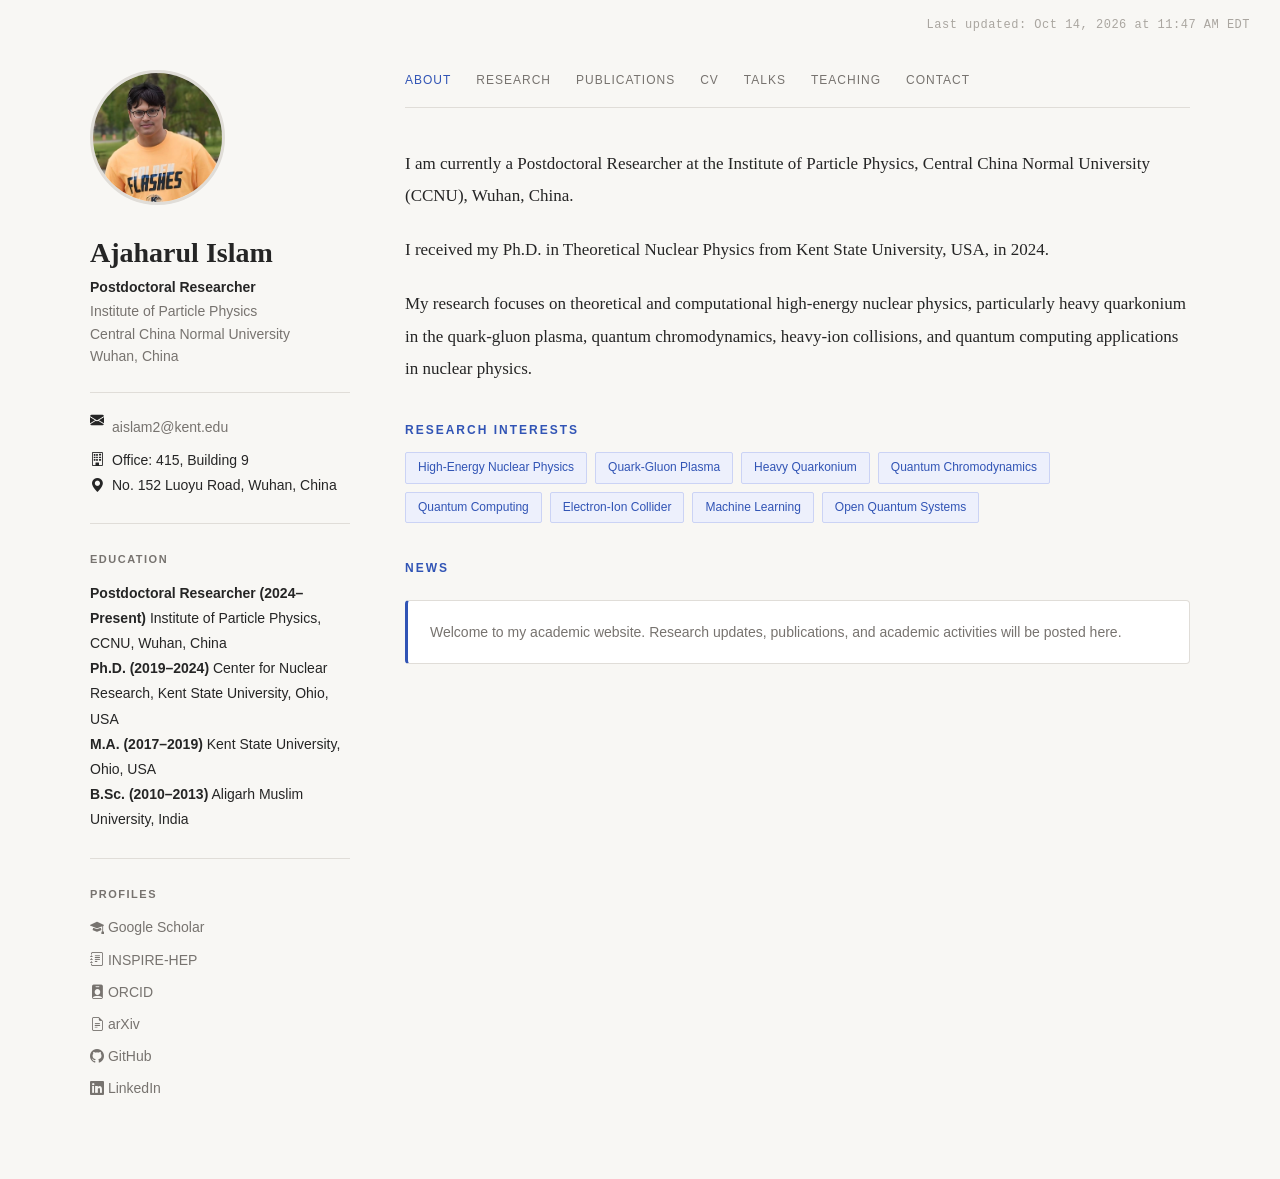
==== index.html @ b30ef5a4 "Add education section and remove quick links Added education section with academic qualifications an" ====
<!DOCTYPE html>
<html lang="en">

<head>
    <meta charset="UTF-8">
    <meta name="viewport"
          content="width=device-width, initial-scale=1.0">

    <title>Ajaharul Islam | High-Energy Nuclear Physics</title>

    <meta name="description"
          content="Academic website of Ajaharul Islam,
          Ph.D., theoretical nuclear physicist.">

    <link rel="stylesheet" href="style.css">

    <!-- Bootstrap Icons -->
<link rel="stylesheet"
      href="https://cdn.jsdelivr.net/npm/bootstrap-icons@1.11.3/font/bootstrap-icons.min.css">
    
</head>

<body>

    <!-- AUTOMATIC LAST UPDATED DATE -->

    <div class="last-updated" id="last-updated">
        Last updated: —
    </div>

<div class="container">

    <!-- LEFT SIDEBAR -->


<aside class="sidebar">

    <!-- PROFILE PHOTO -->

    <img src="assets/profile.jpg"
         alt="Ajaharul Islam"
         class="profile-photo">

    <h1>Ajaharul Islam</h1>

    <div class="position">
        Postdoctoral Researcher
    </div>

    <div class="institution">
        Institute of Particle Physics<br>
        Central China Normal University<br>
        Wuhan, China
    </div>

    <!-- CONTACT INFORMATION -->

    <div class="sidebar-section contact-info">

        <div class="sidebar-item">
            <i class="bi bi-envelope-fill"></i>
            <a href="mailto:aislam2@kent.edu">
                aislam2@kent.edu
            </a>
        </div>

        <!-- Office information when -->

        <div class="sidebar-item">
            <i class="bi bi-building"></i>
            <span>Office: 415, Building 9</span>
        </div>

        <div class="sidebar-item">
            <i class="bi bi-geo-alt-fill"></i>
            <span>
                No. 152 Luoyu Road, Wuhan, China
            </span>
        </div>

    </div>
    <!-- End of CONTACT INFORMATION -->
    
    <!-- EDUCATION -->
    
<div class="sidebar-section education-section">
    <h3>Education</h3>

    <div class="education-item">
        <strong>Postdoctoral Researcher (2024–Present)</strong>
        <span>Institute of Particle Physics, CCNU, Wuhan, China</span>
    </div>

    <div class="education-item">
        <strong>Ph.D. (2019–2024)</strong>
        <span>Center for Nuclear Research, Kent State University, Ohio, USA</span>
    </div>

    <div class="education-item">
        <strong>M.A. (2017–2019)</strong>
        <span>Kent State University, Ohio, USA</span>
    </div>

    <div class="education-item">
        <strong>B.Sc. (2010–2013)</strong>
        <span>Aligarh Muslim University, India</span>
    </div>
</div>
    
   <!-- End of EDUCATION -->
    
    <!-- ACADEMIC PROFILES -->

    <div class="sidebar-section">

        <h3>Profiles</h3>

        <a class="sidebar-item"
           href="https://scholar.google.com/citations?hl=en&user=U4PiHM4AAAAJ"
           target="_blank"
           rel="noopener noreferrer">
            <i class="bi bi-mortarboard-fill"></i>
            Google Scholar
        </a>

        <a class="sidebar-item"
           href="https://inspirehep.net/authors/1737886"
           target="_blank"
           rel="noopener noreferrer">
            <i class="bi bi-journal-text"></i>
            INSPIRE-HEP
        </a>

        <a class="sidebar-item"
           href="https://orcid.org/0000-0001-8174-907X"
           target="_blank"
           rel="noopener noreferrer">
            <i class="bi bi-person-badge-fill"></i>
            ORCID
        </a>

        <a class="sidebar-item"
           href="https://arxiv.org/a/islam_a_3.html"
           target="_blank"
           rel="noopener noreferrer">
            <i class="bi bi-file-earmark-text"></i>
            arXiv
        </a>

        <a class="sidebar-item"
           href="https://github.com/ajaharulislam"
           target="_blank"
           rel="noopener noreferrer">
            <i class="bi bi-github"></i>
            GitHub
        </a>

        <a class="sidebar-item"
           href="https://www.linkedin.com/in/ajaharul-islam-69483310a"
           target="_blank"
           rel="noopener noreferrer">
            <i class="bi bi-linkedin"></i>
            LinkedIn
        </a>

    </div>

    <!-- End of Sidebar -->

</aside>


    <!-- MAIN CONTENT -->

    <main class="content">

        <!-- NAVIGATION -->

        <nav>
            <a href="#about" class="active">About</a>
            <a href="#research">Research</a>
            <a href="#publications">Publications</a>
            <a href="#cv">CV</a>
            <a href="#talks">Talks</a>
            <a href="#teaching">Teaching</a>
            <a href="#contact">Contact</a>
        </nav>

        <!-- ABOUT -->

        <section id="about">

            <p>
                I am currently a Postdoctoral Researcher
                at the Institute of Particle Physics,
                Central China Normal University (CCNU),
                Wuhan, China.
            </p>

            <p>
                I received my Ph.D. in Theoretical
                Nuclear Physics from Kent State
                University, USA, in 2024.
            </p>

            <p>
                My research focuses on theoretical
                and computational high-energy nuclear
                physics, particularly heavy quarkonium
                in the quark-gluon plasma, quantum
                chromodynamics, heavy-ion collisions,
                and quantum computing applications
                in nuclear physics.
            </p>

        </section>

        <!-- RESEARCH -->

        <section id="interests">

            <h2 class="section-title">
                Research Interests
            </h2>

            <div class="tags">

                <span class="tag">
                    High-Energy Nuclear Physics
                </span>

                <span class="tag">
                    Quark-Gluon Plasma
                </span>

                <span class="tag">
                    Heavy Quarkonium
                </span>

                <span class="tag">
                    Quantum Chromodynamics
                </span>

                <span class="tag">
                    Quantum Computing
                </span>

                <span class="tag">
                    Electron-Ion Collider
                </span>

                <span class="tag">
                    Machine Learning
                </span>

                <span class="tag">
                    Open Quantum Systems
                </span>

            </div>

        </section>
        
<!-- DETAILED RESEARCH PAGE -->

<section id="research">

    <h2 class="section-title">Research</h2>

    <p>
        My research focuses on theoretical and
        computational high-energy nuclear physics,
        including heavy-quarkonium dynamics in the
        quark-gluon plasma, quantum chromodynamics,
        and quantum computing applications
        in nuclear physics.
    </p>

</section>


        <!-- NEWS -->

        <section id="news">

            <h2 class="section-title">
                News
            </h2>

            <div class="news-card">
                <p>
                    Welcome to my academic website.
                    Research updates, publications,
                    and academic activities will
                    be posted here.
                </p>
            </div>

        </section>

        <!-- PUBLICATIONS -->

        <section id="publications">

            <h2 class="section-title">
                Publications
            </h2>

            <p>
                My publications and preprints
                cover theoretical nuclear physics,
                quantum chromodynamics,
                and computational methods.
            </p>

        </section>

        <!-- CV -->

        <section id="cv">

            <h2 class="section-title">
                Curriculum Vitae
            </h2>

            <p>
                My academic CV will be
                available here.
            </p>

        </section>

        <!-- TALKS -->

        <section id="talks">

            <h2 class="section-title">
                Talks
            </h2>

            <p>
                Selected conference presentations
                and seminars will be listed here.
            </p>

        </section>

        <!-- TEACHING -->

        <section id="teaching">

            <h2 class="section-title">
                Teaching
            </h2>

            <p>
                Information about my teaching
                experience and interests.
            </p>

        </section>

        <!-- CONTACT -->

        <section id="contact">

            <h2 class="section-title">
                Contact
            </h2>

            <p>
                Institute of Particle Physics<br>
                Central China Normal University<br>
                Wuhan, China
            </p>

        </section>

    </main>

</div>


<script src="script.js"></script>
    
<script>
fetch("last-updated.txt")
    .then(response => {
        if (!response.ok) {
            throw new Error("Date file unavailable");
        }
        return response.text();
    })
    .then(text => {
        document.getElementById("last-updated").textContent =
            text.trim();
    })
    .catch(error => {
        console.error("Unable to load update date:", error);
    });
</script>

</body>
</html>
---- style.css ----
/* ========================================
   Ajaharul Islam - Academic Website
   Main Stylesheet
   ======================================== */

:root {
    --primary: #3154b5;
    --text: #252525;
    --muted: #77736f;
    --background: #f8f7f4;
    --border: #e0ddd8;
}

* {
    box-sizing: border-box;
}

html {
    scroll-behavior: smooth;
}

body {
    margin: 0;
    color: var(--text);
    background-color: var(--background);
    font-family: Georgia, "Times New Roman", serif;
    line-height: 1.8;
}

/* Main two-column layout */

.container {
    max-width: 1150px;
    margin: 70px auto;
    padding: 0 25px;
    display: grid;
    grid-template-columns: 260px 1fr;
    gap: 55px;
}

/* Profile sidebar */

.sidebar {
    font-family: Arial, sans-serif;
    font-size: 14px;
}

.profile-photo {
    width: 135px;
    height: 135px;
    object-fit: cover;
    border-radius: 50%;
    border: 3px solid var(--border);
}

.sidebar h1 {
    font-family: Georgia, serif;
    font-size: 28px;
    line-height: 1.2;
    margin-bottom: 5px;
}

.position {
    font-weight: bold;
}

.institution {
    color: var(--muted);
    line-height: 1.6;
}

.sidebar-section {
    border-top: 1px solid var(--border);
    margin-top: 25px;
    padding-top: 15px;
}

.sidebar-section h3 {
    color: var(--muted);
    font-size: 11px;
    letter-spacing: 1.5px;
    text-transform: uppercase;
}

.sidebar a {
    display: block;
    color: var(--muted);
    text-decoration: none;
    margin: 7px 0;
}

.sidebar a:hover {
    color: var(--primary);
}

/* Navigation */

nav {
    display: flex;
    flex-wrap: wrap;
    gap: 25px;
    border-bottom: 1px solid var(--border);
    padding-bottom: 15px;
    margin-bottom: 40px;
    font-family: Arial, sans-serif;
}

nav a {
    color: var(--muted);
    text-decoration: none;
    text-transform: uppercase;
    letter-spacing: 1px;
    font-size: 12px;
}

nav a:hover,
nav a.active {
    color: var(--primary);
}

/* Main content */

.content {
    min-width: 0;
}

.content p {
    font-size: 17px;
    line-height: 1.9;
    margin-bottom: 22px;
}

.section-title {
    font-family: Arial, sans-serif;
    font-size: 12px;
    letter-spacing: 2px;
    color: var(--primary);
    text-transform: uppercase;
    margin-top: 35px;
}

/* Research interest tags */

.tags {
    display: flex;
    flex-wrap: wrap;
    gap: 8px;
}

.tag {
    font-family: Arial, sans-serif;
    font-size: 12px;
    color: var(--primary);
    background: #edf0fc;
    border: 1px solid #cbd3f5;
    padding: 4px 12px;
    border-radius: 2px;
}

/* News cards */

.news-card {
    background: white;
    border: 1px solid var(--border);
    border-left: 3px solid var(--primary);
    border-radius: 4px;
    padding: 18px 22px;
    margin-top: 20px;
    font-family: Arial, sans-serif;
}

.news-card p {
    font-size: 14px;
    color: var(--muted);
    margin: 0;
}

/* Mobile responsive layout */

@media (max-width: 800px) {
    .container {
        grid-template-columns: 1fr;
        gap: 30px;
        margin: 25px auto;
    }

    .sidebar {
        text-align: center;
    }

    .profile-photo {
        display: block;
        margin: auto;
    }

    nav {
        justify-content: center;
        gap: 15px;
    }

    .content p {
        font-size: 16px;
    }
}



/* ========================================
   AUTOMATIC LAST UPDATED TIMESTAMP
   ======================================== */

.last-updated {
    position: absolute;
    top: 15px;
    right: 30px;

    font-family: monospace;
    font-size: 12px;
    letter-spacing: 0.5px;
    color: #aaa6a0;
    text-align: right;
}

/* =========================================
   SIDEBAR CONTACT INFORMATION ALIGNMENT
   ========================================= */

.contact-info .sidebar-item {
    display: flex;
    align-items: flex-start;
    gap: 8px;
}

.contact-info .sidebar-item i {
    flex-shrink: 0;
}

.contact-info .sidebar-item a {
    display: inline;
}
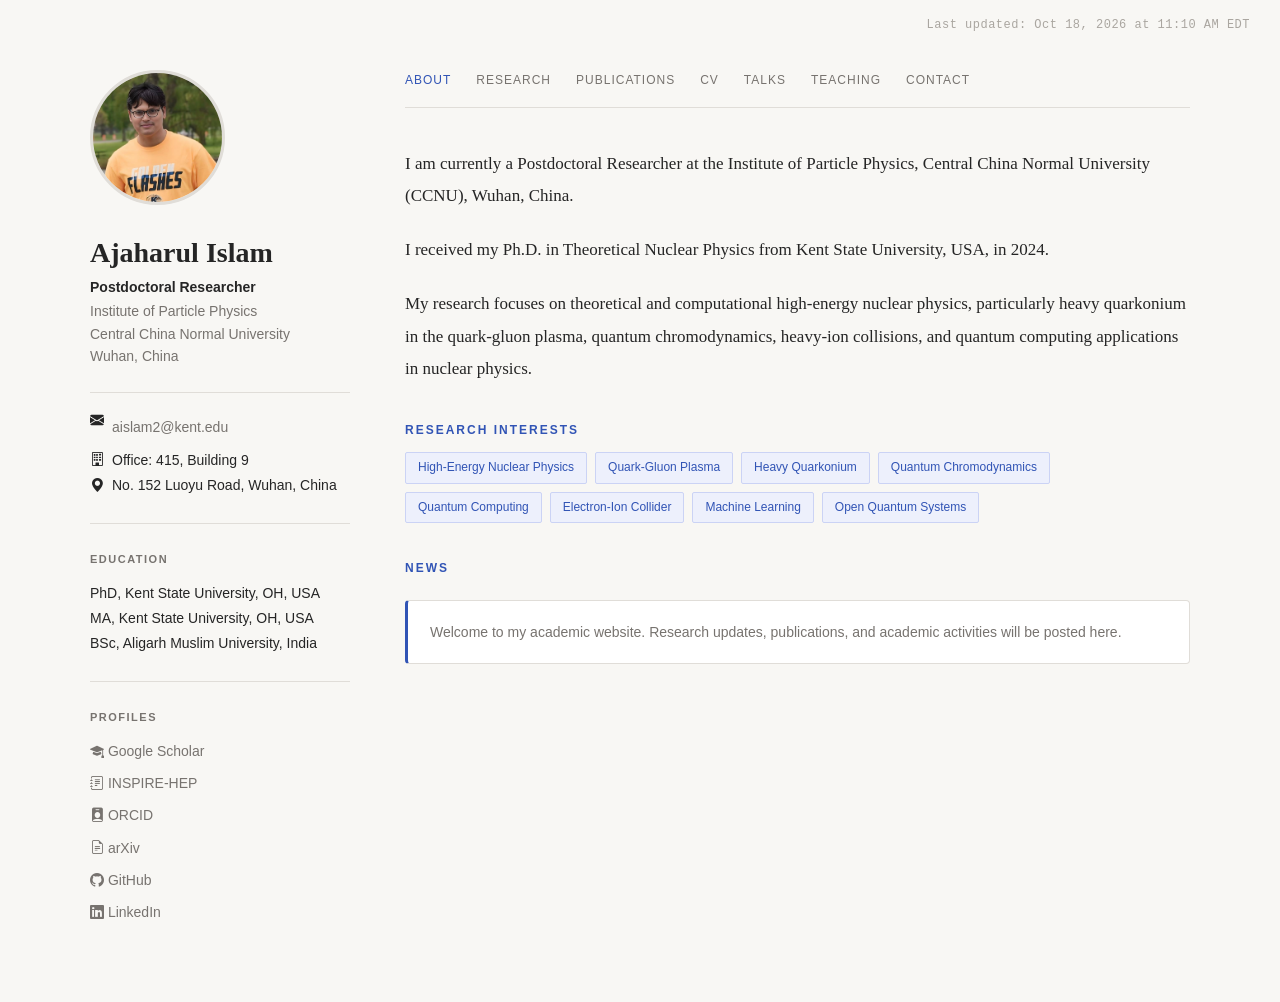
==== commit a826abd9: "Revise education details in index.html Updated education section to reflect recent qualifications." ====
--- a/index.html
+++ b/index.html
@@ -84,29 +84,23 @@
     
     <!-- EDUCATION -->
     
+
 <div class="sidebar-section education-section">
     <h3>Education</h3>
 
     <div class="education-item">
-        <strong>Postdoctoral Researcher (2024–Present)</strong>
-        <span>Institute of Particle Physics, CCNU, Wuhan, China</span>
+        PhD, Kent State University, OH, USA
     </div>
 
     <div class="education-item">
-        <strong>Ph.D. (2019–2024)</strong>
-        <span>Center for Nuclear Research, Kent State University, Ohio, USA</span>
+        MA, Kent State University, OH, USA
     </div>
 
     <div class="education-item">
-        <strong>M.A. (2017–2019)</strong>
-        <span>Kent State University, Ohio, USA</span>
-    </div>
-
-    <div class="education-item">
-        <strong>B.Sc. (2010–2013)</strong>
-        <span>Aligarh Muslim University, India</span>
+        BSc, Aligarh Muslim University, India
     </div>
 </div>
+
     
    <!-- End of EDUCATION -->
     
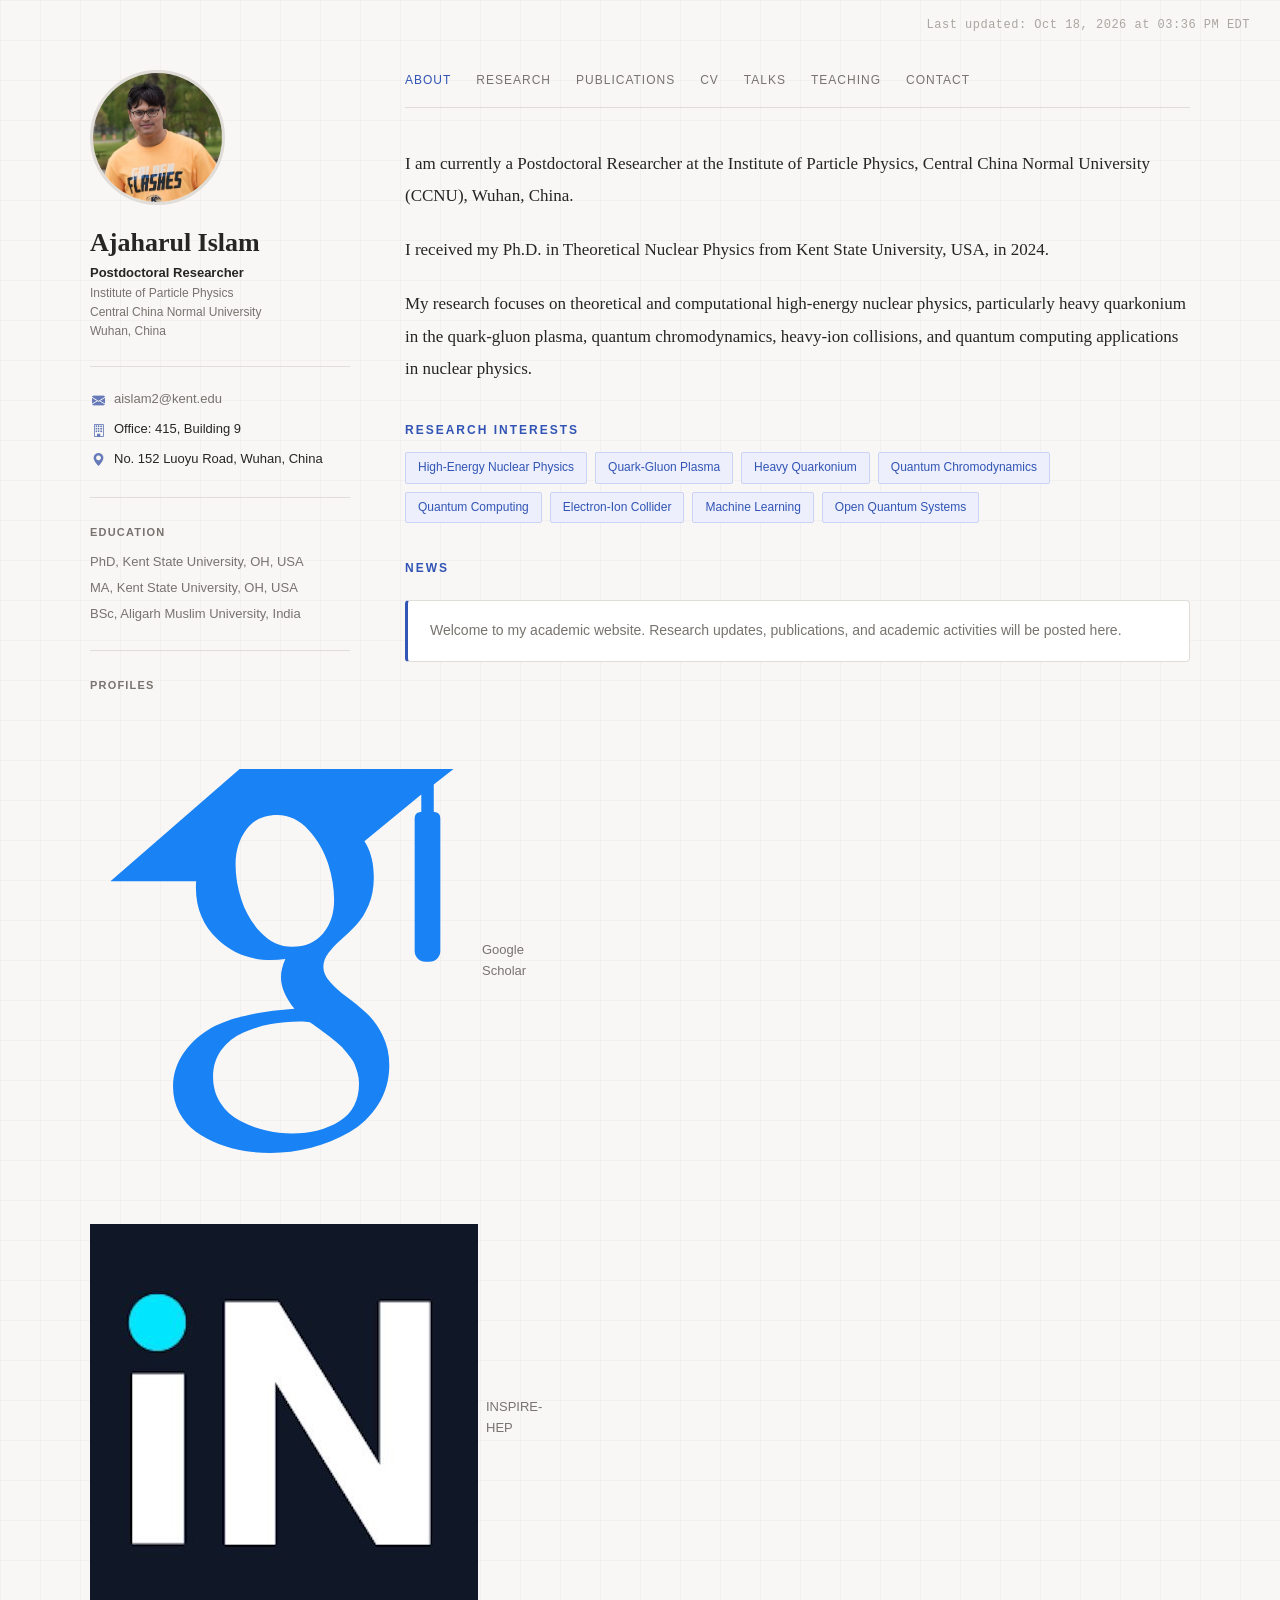
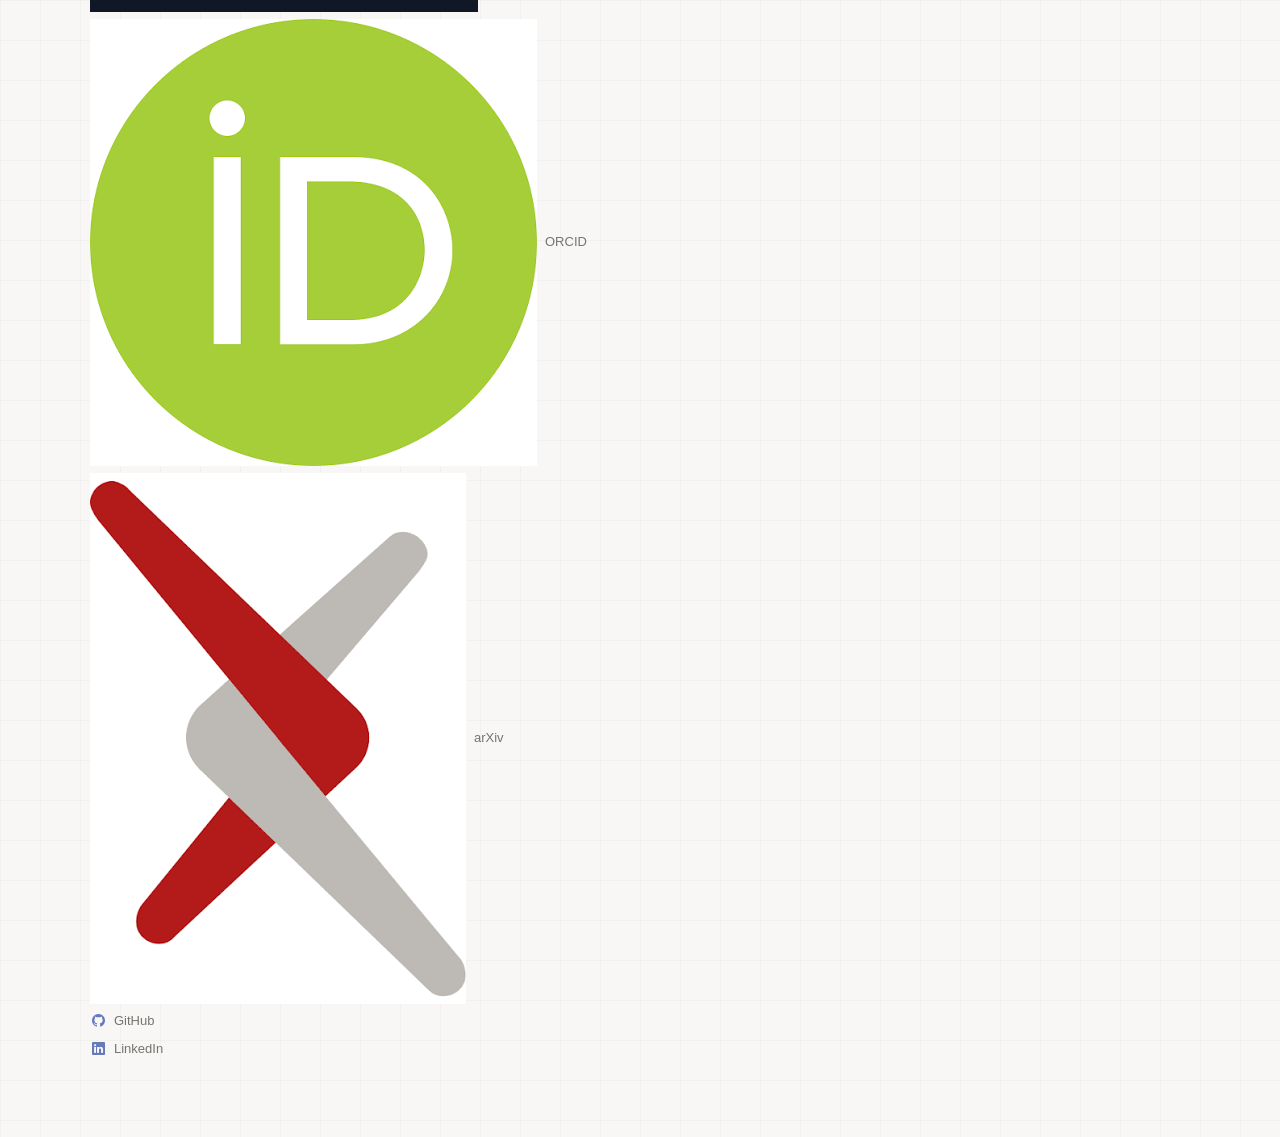
==== commit 54bcdb95: "Update profile links to use images instead of icons Replaced icon elements with image elements for v" ====
--- a/index.html
+++ b/index.html
@@ -114,7 +114,9 @@
            href="https://scholar.google.com/citations?hl=en&user=U4PiHM4AAAAJ"
            target="_blank"
            rel="noopener noreferrer">
-            <i class="bi bi-mortarboard-fill"></i>
+            <img src="assets/icons/google-scholar.svg"
+                 class="profile-icon"
+                  alt="">
             Google Scholar
         </a>
 
@@ -122,7 +124,9 @@
            href="https://inspirehep.net/authors/1737886"
            target="_blank"
            rel="noopener noreferrer">
-            <i class="bi bi-journal-text"></i>
+            <img src="assets/icons/inspire.jpg"
+                 class="profile-icon"
+                 alt="">
             INSPIRE-HEP
         </a>
 
@@ -130,7 +134,9 @@
            href="https://orcid.org/0000-0001-8174-907X"
            target="_blank"
            rel="noopener noreferrer">
-            <i class="bi bi-person-badge-fill"></i>
+            <img src="assets/icons/orcid.png"
+                 class="profile-icon"
+                 alt="">
             ORCID
         </a>
 
@@ -138,7 +144,9 @@
            href="https://arxiv.org/a/islam_a_3.html"
            target="_blank"
            rel="noopener noreferrer">
-            <i class="bi bi-file-earmark-text"></i>
+            <img src="assets/icons/arxiv.png"
+                 class="profile-icon"
+                 alt="">
             arXiv
         </a>
 
--- a/style.css
+++ b/style.css
@@ -1,16 +1,27 @@
 
-/* ========================================
-   Ajaharul Islam - Academic Website
+/* =========================================================
+   AJAHARUL ISLAM — ACADEMIC WEBSITE
    Main Stylesheet
-   ======================================== */
+   ========================================================= */
+
+
+/* =========================================================
+   1. THEME COLORS
+   ========================================================= */
 
 :root {
     --primary: #3154b5;
     --text: #252525;
     --muted: #77736f;
-    --background: #f8f7f4;
+    --background: #f8f7f5;
     --border: #e0ddd8;
-}
+    --icon-color: #6679b9;
+}
+
+
+/* =========================================================
+   2. GLOBAL STYLES
+   ========================================================= */
 
 * {
     box-sizing: border-box;
@@ -23,95 +34,263 @@
 body {
     margin: 0;
     color: var(--text);
-    background-color: var(--background);
+
     font-family: Georgia, "Times New Roman", serif;
     line-height: 1.8;
-}
-
-/* Main two-column layout */
+
+    /* Subtle grid background */
+    background-color: var(--background);
+
+    background-image:
+        linear-gradient(
+            rgba(100, 100, 100, 0.045) 1px,
+            transparent 1px
+        ),
+        linear-gradient(
+            90deg,
+            rgba(100, 100, 100, 0.045) 1px,
+            transparent 1px
+        );
+
+    background-size: 40px 40px;
+}
+
+
+/* =========================================================
+   3. MAIN TWO-COLUMN LAYOUT
+   ========================================================= */
 
 .container {
     max-width: 1150px;
     margin: 70px auto;
     padding: 0 25px;
+
     display: grid;
-    grid-template-columns: 260px 1fr;
+    grid-template-columns: 260px minmax(0, 1fr);
     gap: 55px;
 }
 
-/* Profile sidebar */
+
+/* =========================================================
+   4. PROFILE SIDEBAR
+   ========================================================= */
 
 .sidebar {
     font-family: Arial, sans-serif;
-    font-size: 14px;
-}
+    font-size: 13px;
+    line-height: 1.6;
+}
+
+/* Profile photograph */
 
 .profile-photo {
+   display: block;
     width: 135px;
     height: 135px;
+
     object-fit: cover;
     border-radius: 50%;
+
     border: 3px solid var(--border);
-}
+   margin-bottom: 15px;
+}
+
+/* Name */
 
 .sidebar h1 {
     font-family: Georgia, serif;
-    font-size: 28px;
+    font-size: 26px;
     line-height: 1.2;
+
     margin-bottom: 5px;
 }
 
+/* Academic position */
+
 .position {
+    font-size: 13px;
     font-weight: bold;
 }
 
+/* Institution */
+
 .institution {
+    font-size: 12px;
     color: var(--muted);
     line-height: 1.6;
 }
+
+
+/* =========================================================
+   5. SIDEBAR SECTIONS
+   ========================================================= */
 
 .sidebar-section {
     border-top: 1px solid var(--border);
+
     margin-top: 25px;
     padding-top: 15px;
 }
 
+/* Section headings */
+
 .sidebar-section h3 {
-    color: var(--muted);
+    font-family: Arial, sans-serif;
     font-size: 11px;
-    letter-spacing: 1.5px;
+    font-weight: 600;
+
+    color: var(--muted);
+
+    letter-spacing: 1.2px;
     text-transform: uppercase;
 }
+
+/* Sidebar links */
 
 .sidebar a {
     display: block;
-    color: var(--muted);
+
+    font-size: 12px;
+    color: var(--muted);
+
     text-decoration: none;
     margin: 7px 0;
+
+    transition: color 0.2s ease;
 }
 
 .sidebar a:hover {
     color: var(--primary);
 }
 
-/* Navigation */
+
+/* =========================================================
+   6. SIDEBAR CONTACT INFORMATION
+   ========================================================= */
+
+.contact-info .sidebar-item {
+    display: flex;
+    align-items: flex-start;
+
+    gap: 8px;
+    margin: 7px 0;
+
+    font-size: 13px;
+    line-height: 1.6;
+}
+
+/* Contact icons */
+
+.contact-info .sidebar-item i {
+    color: var(--icon-color);
+    font-size: 13px;
+
+    width: 16px;
+    text-align: center;
+
+    flex-shrink: 0;
+    margin-top: 2px;
+}
+
+/* Email link */
+
+.contact-info .sidebar-item a {
+    display: inline;
+
+    font-size: 13px;
+    margin: 0;
+
+    overflow-wrap: anywhere;
+}
+
+
+/* =========================================================
+   7. SIDEBAR EDUCATION
+   ========================================================= */
+
+.education-section .education-item {
+    font-size: 13px;
+    color: var(--muted);
+
+    line-height: 1.6;
+    margin-bottom: 5px;
+}
+
+.education-section .education-item:last-child {
+    margin-bottom: 0;
+}
+
+/* Optional icon in Education heading */
+
+.education-section h3 i {
+    color: var(--icon-color);
+    font-size: 12px;
+
+    margin-right: 5px;
+}
+
+
+/* =========================================================
+   8. SIDEBAR ACADEMIC PROFILES
+   ========================================================= */
+
+.sidebar a.sidebar-item {
+    display: flex;
+    align-items: center;
+
+    gap: 8px;
+    font-size: 13px;
+
+    margin: 7px 0;
+}
+
+/* Profile icons */
+
+.sidebar a.sidebar-item i {
+    color: var(--icon-color);
+    font-size: 13px;
+
+    width: 16px;
+    text-align: center;
+
+    flex-shrink: 0;
+}
+
+/* Profile hover effect */
+
+.sidebar a.sidebar-item:hover,
+.sidebar a.sidebar-item:hover i {
+    color: var(--primary);
+}
+
+
+/* =========================================================
+   9. MAIN NAVIGATION
+   ========================================================= */
 
 nav {
     display: flex;
     flex-wrap: wrap;
+
     gap: 25px;
+
     border-bottom: 1px solid var(--border);
     padding-bottom: 15px;
     margin-bottom: 40px;
+
     font-family: Arial, sans-serif;
 }
 
 nav a {
     color: var(--muted);
+
     text-decoration: none;
     text-transform: uppercase;
+
     letter-spacing: 1px;
     font-size: 12px;
+
+    transition: color 0.2s ease;
 }
 
 nav a:hover,
@@ -119,7 +298,10 @@
     color: var(--primary);
 }
 
-/* Main content */
+
+/* =========================================================
+   10. MAIN CONTENT
+   ========================================================= */
 
 .content {
     min-width: 0;
@@ -128,59 +310,106 @@
 .content p {
     font-size: 17px;
     line-height: 1.9;
+
     margin-bottom: 22px;
 }
 
+/* Section headings */
+
 .section-title {
     font-family: Arial, sans-serif;
+
     font-size: 12px;
     letter-spacing: 2px;
+
     color: var(--primary);
+
     text-transform: uppercase;
     margin-top: 35px;
 }
 
-/* Research interest tags */
+
+/* =========================================================
+   11. RESEARCH INTEREST TAGS
+   ========================================================= */
 
 .tags {
     display: flex;
     flex-wrap: wrap;
+
     gap: 8px;
 }
 
 .tag {
     font-family: Arial, sans-serif;
+
     font-size: 12px;
     color: var(--primary);
+
     background: #edf0fc;
     border: 1px solid #cbd3f5;
+
     padding: 4px 12px;
     border-radius: 2px;
 }
 
-/* News cards */
+
+/* =========================================================
+   12. NEWS CARDS
+   ========================================================= */
 
 .news-card {
     background: white;
+
     border: 1px solid var(--border);
     border-left: 3px solid var(--primary);
+
     border-radius: 4px;
+
     padding: 18px 22px;
     margin-top: 20px;
+
     font-family: Arial, sans-serif;
 }
 
 .news-card p {
     font-size: 14px;
+    line-height: 1.7;
+
     color: var(--muted);
     margin: 0;
 }
 
-/* Mobile responsive layout */
+
+/* =========================================================
+   13. AUTOMATIC LAST UPDATED TIMESTAMP
+   ========================================================= */
+
+.last-updated {
+    position: absolute;
+
+    top: 15px;
+    right: 30px;
+
+    font-family: monospace;
+    font-size: 12px;
+
+    letter-spacing: 0.5px;
+    color: #aaa6a0;
+
+    text-align: right;
+}
+
+
+/* =========================================================
+   14. RESPONSIVE DESIGN — TABLETS & MOBILE
+   ========================================================= */
 
 @media (max-width: 800px) {
+
     .container {
         grid-template-columns: 1fr;
+
         gap: 30px;
         margin: 25px auto;
     }
@@ -194,6 +423,11 @@
         margin: auto;
     }
 
+    .contact-info .sidebar-item,
+    .sidebar a.sidebar-item {
+        text-align: left;
+    }
+
     nav {
         justify-content: center;
         gap: 15px;
@@ -202,41 +436,45 @@
     .content p {
         font-size: 16px;
     }
-}
-
-
-
-/* ========================================
-   AUTOMATIC LAST UPDATED TIMESTAMP
-   ======================================== */
-
-.last-updated {
-    position: absolute;
-    top: 15px;
-    right: 30px;
-
-    font-family: monospace;
-    font-size: 12px;
-    letter-spacing: 0.5px;
-    color: #aaa6a0;
-    text-align: right;
-}
-
-/* =========================================
-   SIDEBAR CONTACT INFORMATION ALIGNMENT
-   ========================================= */
-
-.contact-info .sidebar-item {
-    display: flex;
-    align-items: flex-start;
-    gap: 8px;
-}
-
-.contact-info .sidebar-item i {
-    flex-shrink: 0;
-}
-
-.contact-info .sidebar-item a {
-    display: inline;
-}
-
+
+    .last-updated {
+        position: static;
+
+        text-align: center;
+        margin: 12px 15px;
+
+        font-size: 11px;
+    }
+}
+
+
+/* =========================================================
+   15. SMALL MOBILE SCREENS
+   ========================================================= */
+
+@media (max-width: 480px) {
+
+    .container {
+        padding: 0 18px;
+    }
+
+    .sidebar h1 {
+        font-size: 25px;
+    }
+
+    nav {
+        gap: 12px;
+    }
+
+    nav a {
+        font-size: 11px;
+    }
+
+    .content p {
+        font-size: 15px;
+    }
+
+    .tag {
+        font-size: 11px;
+    }
+}
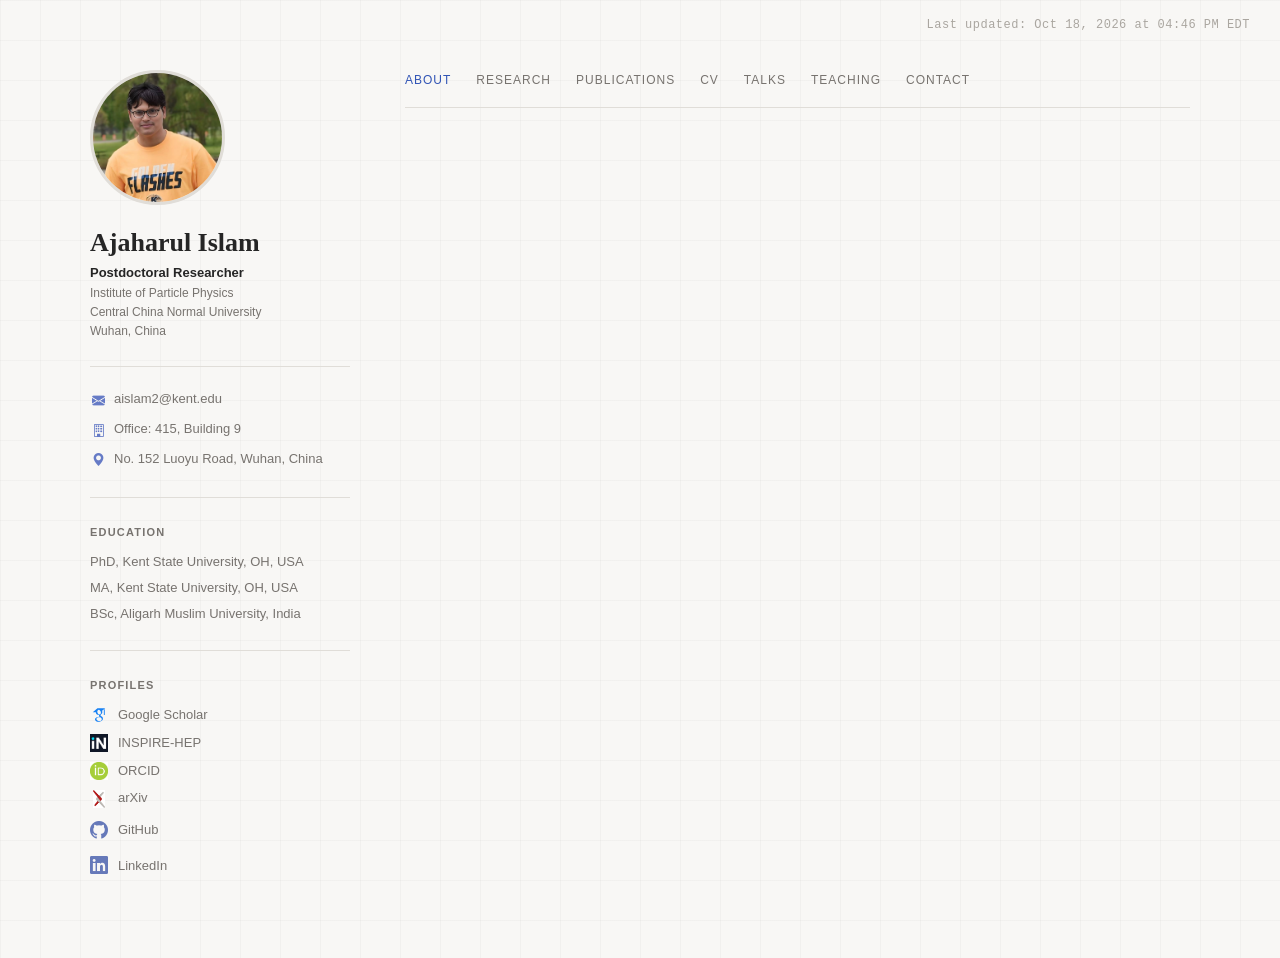
==== commit ecd05eab: "index.html into clearly defined sections" ====
--- a/index.html
+++ b/index.html
@@ -1,6 +1,10 @@
 
 <!DOCTYPE html>
 <html lang="en">
+
+<!-- ==========================================================
+     BEGIN: HEAD
+     ========================================================== -->
 
 <head>
     <meta charset="UTF-8">
@@ -10,399 +14,313 @@
     <title>Ajaharul Islam | High-Energy Nuclear Physics</title>
 
     <meta name="description"
-          content="Academic website of Ajaharul Islam,
-          Ph.D., theoretical nuclear physicist.">
+          content="Academic website of Ajaharul Islam, Ph.D., theoretical nuclear physicist.">
 
     <link rel="stylesheet" href="style.css">
 
     <!-- Bootstrap Icons -->
-<link rel="stylesheet"
-      href="https://cdn.jsdelivr.net/npm/bootstrap-icons@1.11.3/font/bootstrap-icons.min.css">
-    
+    <link rel="stylesheet"
+          href="https://cdn.jsdelivr.net/npm/bootstrap-icons@1.11.3/font/bootstrap-icons.min.css">
 </head>
 
+<!-- ==========================================================
+     END: HEAD
+     ========================================================== -->
+
+
 <body>
 
-    <!-- AUTOMATIC LAST UPDATED DATE -->
+    <!-- ======================================================
+         BEGIN: AUTOMATIC LAST UPDATED DATE
+         ====================================================== -->
 
     <div class="last-updated" id="last-updated">
-        Last updated: —
+        Last updated: –
     </div>
 
-<div class="container">
-
-    <!-- LEFT SIDEBAR -->
-
-
-<aside class="sidebar">
-
-    <!-- PROFILE PHOTO -->
-
-    <img src="assets/profile.jpg"
-         alt="Ajaharul Islam"
-         class="profile-photo">
-
-    <h1>Ajaharul Islam</h1>
-
-    <div class="position">
-        Postdoctoral Researcher
-    </div>
-
-    <div class="institution">
-        Institute of Particle Physics<br>
-        Central China Normal University<br>
-        Wuhan, China
-    </div>
-
-    <!-- CONTACT INFORMATION -->
-
-    <div class="sidebar-section contact-info">
-
-        <div class="sidebar-item">
-            <i class="bi bi-envelope-fill"></i>
-            <a href="mailto:aislam2@kent.edu">
-                aislam2@kent.edu
-            </a>
-        </div>
-
-        <!-- Office information when -->
-
-        <div class="sidebar-item">
-            <i class="bi bi-building"></i>
-            <span>Office: 415, Building 9</span>
-        </div>
-
-        <div class="sidebar-item">
-            <i class="bi bi-geo-alt-fill"></i>
-            <span>
-                No. 152 Luoyu Road, Wuhan, China
-            </span>
-        </div>
-
-    </div>
-    <!-- End of CONTACT INFORMATION -->
-    
-    <!-- EDUCATION -->
-    
-
-<div class="sidebar-section education-section">
-    <h3>Education</h3>
-
-    <div class="education-item">
-        PhD, Kent State University, OH, USA
-    </div>
-
-    <div class="education-item">
-        MA, Kent State University, OH, USA
-    </div>
-
-    <div class="education-item">
-        BSc, Aligarh Muslim University, India
-    </div>
-</div>
-
-    
-   <!-- End of EDUCATION -->
-    
-    <!-- ACADEMIC PROFILES -->
-
-    <div class="sidebar-section">
-
-        <h3>Profiles</h3>
-
-        <a class="sidebar-item"
-           href="https://scholar.google.com/citations?hl=en&user=U4PiHM4AAAAJ"
-           target="_blank"
-           rel="noopener noreferrer">
-            <img src="assets/icons/google-scholar.svg"
-                 class="profile-icon"
-                  alt="">
-            Google Scholar
-        </a>
-
-        <a class="sidebar-item"
-           href="https://inspirehep.net/authors/1737886"
-           target="_blank"
-           rel="noopener noreferrer">
-            <img src="assets/icons/inspire.jpg"
-                 class="profile-icon"
-                 alt="">
-            INSPIRE-HEP
-        </a>
-
-        <a class="sidebar-item"
-           href="https://orcid.org/0000-0001-8174-907X"
-           target="_blank"
-           rel="noopener noreferrer">
-            <img src="assets/icons/orcid.png"
-                 class="profile-icon"
-                 alt="">
-            ORCID
-        </a>
-
-        <a class="sidebar-item"
-           href="https://arxiv.org/a/islam_a_3.html"
-           target="_blank"
-           rel="noopener noreferrer">
-            <img src="assets/icons/arxiv.png"
-                 class="profile-icon"
-                 alt="">
-            arXiv
-        </a>
-
-        <a class="sidebar-item"
-           href="https://github.com/ajaharulislam"
-           target="_blank"
-           rel="noopener noreferrer">
-            <i class="bi bi-github"></i>
-            GitHub
-        </a>
-
-        <a class="sidebar-item"
-           href="https://www.linkedin.com/in/ajaharul-islam-69483310a"
-           target="_blank"
-           rel="noopener noreferrer">
-            <i class="bi bi-linkedin"></i>
-            LinkedIn
-        </a>
-
-    </div>
-
-    <!-- End of Sidebar -->
-
-</aside>
-
-
-    <!-- MAIN CONTENT -->
-
-    <main class="content">
-
-        <!-- NAVIGATION -->
-
-        <nav>
-            <a href="#about" class="active">About</a>
-            <a href="#research">Research</a>
-            <a href="#publications">Publications</a>
-            <a href="#cv">CV</a>
-            <a href="#talks">Talks</a>
-            <a href="#teaching">Teaching</a>
-            <a href="#contact">Contact</a>
-        </nav>
-
-        <!-- ABOUT -->
-
-        <section id="about">
-
-            <p>
-                I am currently a Postdoctoral Researcher
-                at the Institute of Particle Physics,
-                Central China Normal University (CCNU),
-                Wuhan, China.
-            </p>
-
-            <p>
-                I received my Ph.D. in Theoretical
-                Nuclear Physics from Kent State
-                University, USA, in 2024.
-            </p>
-
-            <p>
-                My research focuses on theoretical
-                and computational high-energy nuclear
-                physics, particularly heavy quarkonium
-                in the quark-gluon plasma, quantum
-                chromodynamics, heavy-ion collisions,
-                and quantum computing applications
-                in nuclear physics.
-            </p>
-
-        </section>
-
-        <!-- RESEARCH -->
-
-        <section id="interests">
-
-            <h2 class="section-title">
-                Research Interests
-            </h2>
-
-            <div class="tags">
-
-                <span class="tag">
-                    High-Energy Nuclear Physics
-                </span>
-
-                <span class="tag">
-                    Quark-Gluon Plasma
-                </span>
-
-                <span class="tag">
-                    Heavy Quarkonium
-                </span>
-
-                <span class="tag">
-                    Quantum Chromodynamics
-                </span>
-
-                <span class="tag">
-                    Quantum Computing
-                </span>
-
-                <span class="tag">
-                    Electron-Ion Collider
-                </span>
-
-                <span class="tag">
-                    Machine Learning
-                </span>
-
-                <span class="tag">
-                    Open Quantum Systems
-                </span>
-
-            </div>
-
-        </section>
-        
-<!-- DETAILED RESEARCH PAGE -->
-
-<section id="research">
-
-    <h2 class="section-title">Research</h2>
-
-    <p>
-        My research focuses on theoretical and
-        computational high-energy nuclear physics,
-        including heavy-quarkonium dynamics in the
-        quark-gluon plasma, quantum chromodynamics,
-        and quantum computing applications
-        in nuclear physics.
-    </p>
-
-</section>
-
-
-        <!-- NEWS -->
-
-        <section id="news">
-
-            <h2 class="section-title">
-                News
-            </h2>
-
-            <div class="news-card">
-                <p>
-                    Welcome to my academic website.
-                    Research updates, publications,
-                    and academic activities will
-                    be posted here.
-                </p>
-            </div>
-
-        </section>
-
-        <!-- PUBLICATIONS -->
-
-        <section id="publications">
-
-            <h2 class="section-title">
-                Publications
-            </h2>
-
-            <p>
-                My publications and preprints
-                cover theoretical nuclear physics,
-                quantum chromodynamics,
-                and computational methods.
-            </p>
-
-        </section>
-
-        <!-- CV -->
-
-        <section id="cv">
-
-            <h2 class="section-title">
-                Curriculum Vitae
-            </h2>
-
-            <p>
-                My academic CV will be
-                available here.
-            </p>
-
-        </section>
-
-        <!-- TALKS -->
-
-        <section id="talks">
-
-            <h2 class="section-title">
-                Talks
-            </h2>
-
-            <p>
-                Selected conference presentations
-                and seminars will be listed here.
-            </p>
-
-        </section>
-
-        <!-- TEACHING -->
-
-        <section id="teaching">
-
-            <h2 class="section-title">
-                Teaching
-            </h2>
-
-            <p>
-                Information about my teaching
-                experience and interests.
-            </p>
-
-        </section>
-
-        <!-- CONTACT -->
-
-        <section id="contact">
-
-            <h2 class="section-title">
-                Contact
-            </h2>
-
-            <p>
+    <!-- ======================================================
+         END: AUTOMATIC LAST UPDATED DATE
+         ====================================================== -->
+
+
+    <!-- ======================================================
+         BEGIN: MAIN WEBSITE CONTAINER
+         ====================================================== -->
+
+    <div class="container">
+
+
+        <!-- ==================================================
+             BEGIN: LEFT SIDEBAR
+             ================================================== -->
+
+        <aside class="sidebar">
+
+
+            <!-- ==============================================
+                 BEGIN: PROFILE INFORMATION
+                 ============================================== -->
+
+            <img src="assets/profile.jpg"
+                 alt="Ajaharul Islam"
+                 class="profile-photo">
+
+            <h1>Ajaharul Islam</h1>
+
+            <div class="position">
+                Postdoctoral Researcher
+            </div>
+
+            <div class="institution">
                 Institute of Particle Physics<br>
                 Central China Normal University<br>
                 Wuhan, China
-            </p>
-
-        </section>
-
-    </main>
-
-</div>
-
-
-<script src="script.js"></script>
-    
-<script>
-fetch("last-updated.txt")
-    .then(response => {
-        if (!response.ok) {
-            throw new Error("Date file unavailable");
-        }
-        return response.text();
-    })
-    .then(text => {
-        document.getElementById("last-updated").textContent =
-            text.trim();
-    })
-    .catch(error => {
-        console.error("Unable to load update date:", error);
-    });
-</script>
+            </div>
+
+            <!-- ==============================================
+                 END: PROFILE INFORMATION
+                 ============================================== -->
+
+
+            <!-- ==============================================
+                 BEGIN: CONTACT INFORMATION
+                 ============================================== -->
+
+            <div class="sidebar-section contact-info">
+
+                <div class="sidebar-item">
+                    <i class="bi bi-envelope-fill"></i>
+                    <a href="mailto:aislam2@kent.edu">
+                        aislam2@kent.edu
+                    </a>
+                </div>
+
+                <div class="sidebar-item">
+                    <i class="bi bi-building"></i>
+                    <span>Office: 415, Building 9</span>
+                </div>
+
+                <div class="sidebar-item">
+                    <i class="bi bi-geo-alt-fill"></i>
+                    <span>No. 152 Luoyu Road, Wuhan, China</span>
+                </div>
+
+            </div>
+
+            <!-- ==============================================
+                 END: CONTACT INFORMATION
+                 ============================================== -->
+
+
+            <!-- ==============================================
+                 BEGIN: EDUCATION
+                 ============================================== -->
+
+            <div class="sidebar-section education-section">
+
+                <h3>Education</h3>
+
+                <div class="education-item">
+                    PhD, Kent State University, OH, USA
+                </div>
+
+                <div class="education-item">
+                    MA, Kent State University, OH, USA
+                </div>
+
+                <div class="education-item">
+                    BSc, Aligarh Muslim University, India
+                </div>
+
+            </div>
+
+            <!-- ==============================================
+                 END: EDUCATION
+                 ============================================== -->
+
+
+            <!-- ==============================================
+                 BEGIN: ACADEMIC PROFILES
+                 ============================================== -->
+
+            <div class="sidebar-section">
+
+                <h3>Profiles</h3>
+
+                <a class="sidebar-item"
+                   href="https://scholar.google.com/citations?hl=en&amp;user=U4PiHM4AAAAJ"
+                   target="_blank"
+                   rel="noopener noreferrer">
+                    <img src="assets/icons/google-scholar.svg"
+                         class="profile-icon"
+                         alt="">
+                    Google Scholar
+                </a>
+
+                <a class="sidebar-item"
+                   href="https://inspirehep.net/authors/1737886"
+                   target="_blank"
+                   rel="noopener noreferrer">
+                    <img src="assets/icons/inspire.jpg"
+                         class="profile-icon"
+                         alt="">
+                    INSPIRE-HEP
+                </a>
+
+                <a class="sidebar-item"
+                   href="https://orcid.org/0000-0001-8174-907X"
+                   target="_blank"
+                   rel="noopener noreferrer">
+                    <img src="assets/icons/orcid.png"
+                         class="profile-icon"
+                         alt="">
+                    ORCID
+                </a>
+
+                <a class="sidebar-item"
+                   href="https://arxiv.org/a/islam_a_3.html"
+                   target="_blank"
+                   rel="noopener noreferrer">
+                    <img src="assets/icons/arxiv.png"
+                         class="profile-icon"
+                         alt="">
+                    arXiv
+                </a>
+
+                <a class="sidebar-item"
+                   href="https://github.com/ajaharulislam"
+                   target="_blank"
+                   rel="noopener noreferrer">
+                    <i class="bi bi-github"></i>
+                    GitHub
+                </a>
+
+                <a class="sidebar-item"
+                   href="https://www.linkedin.com/in/ajaharul-islam-69483310a"
+                   target="_blank"
+                   rel="noopener noreferrer">
+                    <i class="bi bi-linkedin"></i>
+                    LinkedIn
+                </a>
+
+            </div>
+
+            <!-- ==============================================
+                 END: ACADEMIC PROFILES
+                 ============================================== -->
+
+
+        </aside>
+
+        <!-- ==================================================
+             END: LEFT SIDEBAR
+             ================================================== -->
+
+
+        <!-- ==================================================
+             BEGIN: MAIN CONTENT
+             ================================================== -->
+
+        <main class="content">
+
+
+            <!-- ==============================================
+                 BEGIN: NAVIGATION MENU
+                 ============================================== -->
+
+            <nav>
+                <a href="#about" class="active">About</a>
+                <a href="#research">Research</a>
+                <a href="#publications">Publications</a>
+                <a href="#cv">CV</a>
+                <a href="#talks">Talks</a>
+                <a href="#teaching">Teaching</a>
+                <a href="#contact">Contact</a>
+            </nav>
+
+            <!-- ==============================================
+                 END: NAVIGATION MENU
+                 ============================================== -->
+
+
+            <!-- ==============================================
+                 BEGIN: DYNAMIC TAB CONTENT
+                 ============================================== -->
+
+            <section id="about"
+                     data-page="tabs/about.html">
+            </section>
+
+            <section id="research"
+                     data-page="tabs/research.html">
+            </section>
+
+            <section id="publications"
+                     data-page="tabs/publications.html">
+            </section>
+
+            <section id="cv"
+                     data-page="tabs/cv.html">
+            </section>
+
+            <section id="talks"
+                     data-page="tabs/talks.html">
+            </section>
+
+            <section id="teaching"
+                     data-page="tabs/teaching.html">
+            </section>
+
+            <section id="contact"
+                     data-page="tabs/contact.html">
+            </section>
+
+            <!-- ==============================================
+                 END: DYNAMIC TAB CONTENT
+                 ============================================== -->
+
+
+        </main>
+
+        <!-- ==================================================
+             END: MAIN CONTENT
+             ================================================== -->
+
+
+    </div>
+
+    <!-- ======================================================
+         END: MAIN WEBSITE CONTAINER
+         ====================================================== -->
+
+
+    <!-- ======================================================
+         BEGIN: JAVASCRIPT
+         ====================================================== -->
+
+    <script src="script.js"></script>
+
+    <!-- Automatic last updated timestamp -->
+    <script>
+        fetch("last-updated.txt")
+            .then(response => {
+                if (!response.ok) {
+                    throw new Error("Date file unavailable");
+                }
+                return response.text();
+            })
+            .then(text => {
+                document.getElementById("last-updated").textContent =
+                    text.trim();
+            })
+            .catch(error => {
+                console.error("Unable to load update date:", error);
+            });
+    </script>
+
+    <!-- ======================================================
+         END: JAVASCRIPT
+         ====================================================== -->
 
 </body>
 </html>
-
--- a/style.css
+++ b/style.css
@@ -478,3 +478,45 @@
         font-size: 11px;
     }
 }
+
+/* ==========================================
+   ACADEMIC PROFILE ICON ALIGNMENT
+   ========================================== */
+
+.sidebar-section a.sidebar-item {
+    display: flex;
+    align-items: center;
+    gap: 10px;
+}
+
+.profile-icon {
+    width: 18px;
+    height: 18px;
+    object-fit: contain;
+    flex-shrink: 0;
+}
+
+.sidebar-section a.sidebar-item i {
+    width: 18px;
+    font-size: 18px;
+    flex-shrink: 0;
+    text-align: center;
+}
+
+/* ==========================================
+   SIDEBAR CONTACT TEXT CONSISTENCY
+   ========================================== */
+
+.contact-info .sidebar-item {
+    color: var(--muted);
+    font-weight: normal;
+}
+
+.contact-info .sidebar-item span {
+    color: var(--muted);
+    font-weight: 400;
+}
+
+.contact-info .sidebar-item i {
+    color: #667bc6;
+}
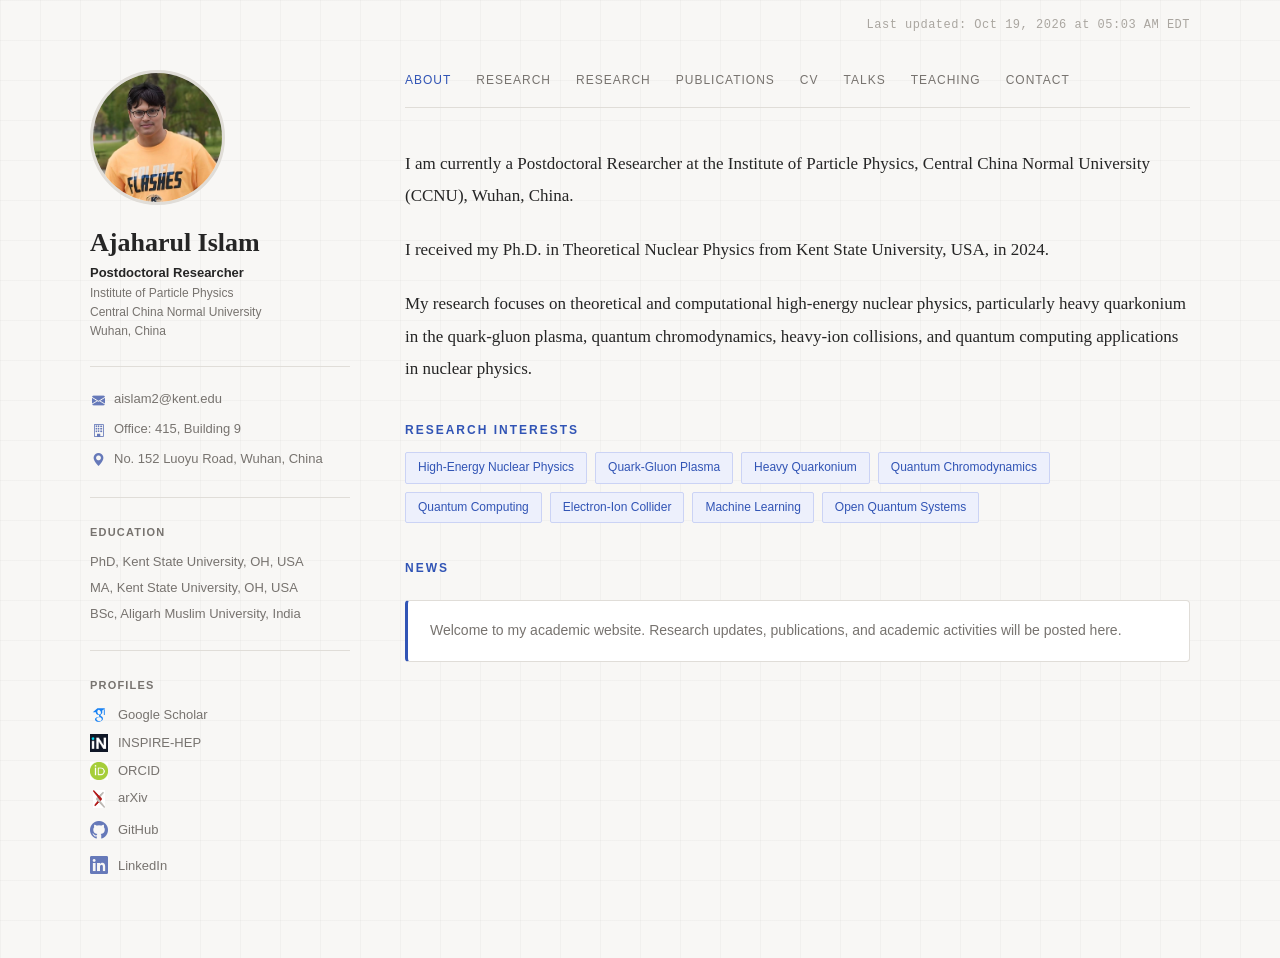
==== commit 81560e58: "Add Collaborators navigation and dynamic content section Added a new section for collaborators in th" ====
--- a/index.html
+++ b/index.html
@@ -230,6 +230,7 @@
 
             <nav>
                 <a href="#about" class="active">About</a>
+                <a href="#research">Research</a>
                 <a href="#research">Research</a>
                 <a href="#publications">Publications</a>
                 <a href="#cv">CV</a>
@@ -253,6 +254,10 @@
 
             <section id="research"
                      data-page="tabs/research.html">
+            </section>
+
+             <section id="collaborators"
+                     data-page="tabs/collaborators.html">
             </section>
 
             <section id="publications"
--- a/style.css
+++ b/style.css
@@ -1,13 +1,11 @@
-
-/* =========================================================
+/* ============================================================
    AJAHARUL ISLAM — ACADEMIC WEBSITE
    Main Stylesheet
-   ========================================================= */
-
-
-/* =========================================================
+   ============================================================ */
+
+/* ============================================================
    1. THEME COLORS
-   ========================================================= */
+   ============================================================ */
 
 :root {
     --primary: #3154b5;
@@ -18,10 +16,9 @@
     --icon-color: #6679b9;
 }
 
-
-/* =========================================================
+/* ============================================================
    2. GLOBAL STYLES
-   ========================================================= */
+   ============================================================ */
 
 * {
     box-sizing: border-box;
@@ -34,13 +31,11 @@
 body {
     margin: 0;
     color: var(--text);
-
     font-family: Georgia, "Times New Roman", serif;
     line-height: 1.8;
 
     /* Subtle grid background */
     background-color: var(--background);
-
     background-image:
         linear-gradient(
             rgba(100, 100, 100, 0.045) 1px,
@@ -51,14 +46,12 @@
             rgba(100, 100, 100, 0.045) 1px,
             transparent 1px
         );
-
     background-size: 40px 40px;
 }
 
-
-/* =========================================================
+/* ============================================================
    3. MAIN TWO-COLUMN LAYOUT
-   ========================================================= */
+   ============================================================ */
 
 .container {
     max-width: 1150px;
@@ -70,10 +63,9 @@
     gap: 55px;
 }
 
-
-/* =========================================================
+/* ============================================================
    4. PROFILE SIDEBAR
-   ========================================================= */
+   ============================================================ */
 
 .sidebar {
     font-family: Arial, sans-serif;
@@ -82,80 +74,59 @@
 }
 
 /* Profile photograph */
-
 .profile-photo {
-   display: block;
+    display: block;
     width: 135px;
     height: 135px;
-
     object-fit: cover;
     border-radius: 50%;
-
     border: 3px solid var(--border);
-   margin-bottom: 15px;
+    margin-bottom: 15px;
 }
 
 /* Name */
-
 .sidebar h1 {
     font-family: Georgia, serif;
     font-size: 26px;
     line-height: 1.2;
-
     margin-bottom: 5px;
 }
 
 /* Academic position */
-
 .position {
     font-size: 13px;
     font-weight: bold;
 }
 
 /* Institution */
-
 .institution {
     font-size: 12px;
     color: var(--muted);
     line-height: 1.6;
 }
 
-
-/* =========================================================
-   5. SIDEBAR SECTIONS
-   ========================================================= */
-
+/* General sidebar sections */
 .sidebar-section {
     border-top: 1px solid var(--border);
-
     margin-top: 25px;
     padding-top: 15px;
 }
 
-/* Section headings */
-
 .sidebar-section h3 {
     font-family: Arial, sans-serif;
     font-size: 11px;
     font-weight: 600;
-
-    color: var(--muted);
-
+    color: var(--muted);
     letter-spacing: 1.2px;
     text-transform: uppercase;
 }
 
-/* Sidebar links */
-
 .sidebar a {
     display: block;
-
-    font-size: 12px;
-    color: var(--muted);
-
+    font-size: 12px;
+    color: var(--muted);
     text-decoration: none;
     margin: 7px 0;
-
     transition: color 0.2s ease;
 }
 
@@ -163,55 +134,50 @@
     color: var(--primary);
 }
 
-
-/* =========================================================
-   6. SIDEBAR CONTACT INFORMATION
-   ========================================================= */
+/* ============================================================
+   5. SIDEBAR CONTACT INFORMATION
+   ============================================================ */
 
 .contact-info .sidebar-item {
     display: flex;
     align-items: flex-start;
-
     gap: 8px;
     margin: 7px 0;
-
     font-size: 13px;
     line-height: 1.6;
-}
-
-/* Contact icons */
+    color: var(--muted);
+    font-weight: 400;
+}
 
 .contact-info .sidebar-item i {
     color: var(--icon-color);
     font-size: 13px;
-
     width: 16px;
     text-align: center;
-
     flex-shrink: 0;
     margin-top: 2px;
 }
 
-/* Email link */
-
 .contact-info .sidebar-item a {
     display: inline;
-
-    font-size: 13px;
+    font-size: 13px;
+    font-weight: 400;
     margin: 0;
-
     overflow-wrap: anywhere;
 }
 
-
-/* =========================================================
-   7. SIDEBAR EDUCATION
-   ========================================================= */
+.contact-info .sidebar-item span {
+    color: var(--muted);
+    font-weight: 400;
+}
+
+/* ============================================================
+   6. SIDEBAR EDUCATION
+   ============================================================ */
 
 .education-section .education-item {
     font-size: 13px;
     color: var(--muted);
-
     line-height: 1.6;
     margin-bottom: 5px;
 }
@@ -220,275 +186,25 @@
     margin-bottom: 0;
 }
 
-/* Optional icon in Education heading */
-
 .education-section h3 i {
     color: var(--icon-color);
     font-size: 12px;
-
     margin-right: 5px;
 }
 
-
-/* =========================================================
-   8. SIDEBAR ACADEMIC PROFILES
-   ========================================================= */
-
-.sidebar a.sidebar-item {
-    display: flex;
-    align-items: center;
-
-    gap: 8px;
-    font-size: 13px;
-
-    margin: 7px 0;
-}
-
-/* Profile icons */
-
-.sidebar a.sidebar-item i {
-    color: var(--icon-color);
-    font-size: 13px;
-
-    width: 16px;
-    text-align: center;
-
-    flex-shrink: 0;
-}
-
-/* Profile hover effect */
-
-.sidebar a.sidebar-item:hover,
-.sidebar a.sidebar-item:hover i {
-    color: var(--primary);
-}
-
-
-/* =========================================================
-   9. MAIN NAVIGATION
-   ========================================================= */
-
-nav {
-    display: flex;
-    flex-wrap: wrap;
-
-    gap: 25px;
-
-    border-bottom: 1px solid var(--border);
-    padding-bottom: 15px;
-    margin-bottom: 40px;
-
-    font-family: Arial, sans-serif;
-}
-
-nav a {
-    color: var(--muted);
-
-    text-decoration: none;
-    text-transform: uppercase;
-
-    letter-spacing: 1px;
-    font-size: 12px;
-
-    transition: color 0.2s ease;
-}
-
-nav a:hover,
-nav a.active {
-    color: var(--primary);
-}
-
-
-/* =========================================================
-   10. MAIN CONTENT
-   ========================================================= */
-
-.content {
-    min-width: 0;
-}
-
-.content p {
-    font-size: 17px;
-    line-height: 1.9;
-
-    margin-bottom: 22px;
-}
-
-/* Section headings */
-
-.section-title {
-    font-family: Arial, sans-serif;
-
-    font-size: 12px;
-    letter-spacing: 2px;
-
-    color: var(--primary);
-
-    text-transform: uppercase;
-    margin-top: 35px;
-}
-
-
-/* =========================================================
-   11. RESEARCH INTEREST TAGS
-   ========================================================= */
-
-.tags {
-    display: flex;
-    flex-wrap: wrap;
-
-    gap: 8px;
-}
-
-.tag {
-    font-family: Arial, sans-serif;
-
-    font-size: 12px;
-    color: var(--primary);
-
-    background: #edf0fc;
-    border: 1px solid #cbd3f5;
-
-    padding: 4px 12px;
-    border-radius: 2px;
-}
-
-
-/* =========================================================
-   12. NEWS CARDS
-   ========================================================= */
-
-.news-card {
-    background: white;
-
-    border: 1px solid var(--border);
-    border-left: 3px solid var(--primary);
-
-    border-radius: 4px;
-
-    padding: 18px 22px;
-    margin-top: 20px;
-
-    font-family: Arial, sans-serif;
-}
-
-.news-card p {
-    font-size: 14px;
-    line-height: 1.7;
-
-    color: var(--muted);
-    margin: 0;
-}
-
-
-/* =========================================================
-   13. AUTOMATIC LAST UPDATED TIMESTAMP
-   ========================================================= */
-
-.last-updated {
-    position: absolute;
-
-    top: 15px;
-    right: 30px;
-
-    font-family: monospace;
-    font-size: 12px;
-
-    letter-spacing: 0.5px;
-    color: #aaa6a0;
-
-    text-align: right;
-}
-
-
-/* =========================================================
-   14. RESPONSIVE DESIGN — TABLETS & MOBILE
-   ========================================================= */
-
-@media (max-width: 800px) {
-
-    .container {
-        grid-template-columns: 1fr;
-
-        gap: 30px;
-        margin: 25px auto;
-    }
-
-    .sidebar {
-        text-align: center;
-    }
-
-    .profile-photo {
-        display: block;
-        margin: auto;
-    }
-
-    .contact-info .sidebar-item,
-    .sidebar a.sidebar-item {
-        text-align: left;
-    }
-
-    nav {
-        justify-content: center;
-        gap: 15px;
-    }
-
-    .content p {
-        font-size: 16px;
-    }
-
-    .last-updated {
-        position: static;
-
-        text-align: center;
-        margin: 12px 15px;
-
-        font-size: 11px;
-    }
-}
-
-
-/* =========================================================
-   15. SMALL MOBILE SCREENS
-   ========================================================= */
-
-@media (max-width: 480px) {
-
-    .container {
-        padding: 0 18px;
-    }
-
-    .sidebar h1 {
-        font-size: 25px;
-    }
-
-    nav {
-        gap: 12px;
-    }
-
-    nav a {
-        font-size: 11px;
-    }
-
-    .content p {
-        font-size: 15px;
-    }
-
-    .tag {
-        font-size: 11px;
-    }
-}
-
-/* ==========================================
-   ACADEMIC PROFILE ICON ALIGNMENT
-   ========================================== */
+/* ============================================================
+   7. SIDEBAR ACADEMIC PROFILES
+   ============================================================ */
 
 .sidebar-section a.sidebar-item {
     display: flex;
     align-items: center;
     gap: 10px;
-}
-
+    font-size: 13px;
+    margin: 7px 0;
+}
+
+/* Uploaded Google Scholar, INSPIRE-HEP, ORCID, arXiv images */
 .profile-icon {
     width: 18px;
     height: 18px;
@@ -496,27 +212,209 @@
     flex-shrink: 0;
 }
 
+/* Bootstrap Icons for GitHub and LinkedIn */
 .sidebar-section a.sidebar-item i {
+    color: var(--icon-color);
     width: 18px;
     font-size: 18px;
+    text-align: center;
     flex-shrink: 0;
-    text-align: center;
-}
-
-/* ==========================================
-   SIDEBAR CONTACT TEXT CONSISTENCY
-   ========================================== */
-
-.contact-info .sidebar-item {
-    color: var(--muted);
-    font-weight: normal;
-}
-
-.contact-info .sidebar-item span {
-    color: var(--muted);
-    font-weight: 400;
-}
-
-.contact-info .sidebar-item i {
-    color: #667bc6;
-}
+}
+
+.sidebar-section a.sidebar-item:hover,
+.sidebar-section a.sidebar-item:hover i {
+    color: var(--primary);
+}
+
+/* ============================================================
+   8. MAIN NAVIGATION
+   ============================================================ */
+
+nav {
+    display: flex;
+    flex-wrap: wrap;
+    gap: 25px;
+    border-bottom: 1px solid var(--border);
+    padding-bottom: 15px;
+    margin-bottom: 40px;
+    font-family: Arial, sans-serif;
+}
+
+nav a {
+    color: var(--muted);
+    text-decoration: none;
+    text-transform: uppercase;
+    letter-spacing: 1px;
+    font-size: 12px;
+    transition: color 0.2s ease;
+}
+
+nav a:hover,
+nav a.active {
+    color: var(--primary);
+}
+
+/* ============================================================
+   9. MAIN CONTENT AND LOADED TABS
+   ============================================================ */
+
+.content {
+    min-width: 0;
+}
+
+.content p {
+    font-size: 17px;
+    line-height: 1.9;
+    margin-bottom: 22px;
+}
+
+.section-title {
+    font-family: Arial, sans-serif;
+    font-size: 12px;
+    letter-spacing: 2px;
+    color: var(--primary);
+    text-transform: uppercase;
+    margin-top: 35px;
+}
+
+/* Tab content is injected into sections in index.html.
+   Keep its typography and layout consistent with the site. */
+.content section {
+    min-width: 0;
+}
+
+.content section img {
+    max-width: 100%;
+    height: auto;
+}
+
+.content section a {
+    overflow-wrap: anywhere;
+}
+
+/* ============================================================
+   10. RESEARCH INTEREST TAGS
+   ============================================================ */
+
+.tags {
+    display: flex;
+    flex-wrap: wrap;
+    gap: 8px;
+}
+
+.tag {
+    font-family: Arial, sans-serif;
+    font-size: 12px;
+    color: var(--primary);
+    background: #edf0fc;
+    border: 1px solid #cbd3f5;
+    padding: 4px 12px;
+    border-radius: 2px;
+}
+
+/* ============================================================
+   11. NEWS CARDS
+   ============================================================ */
+
+.news-card {
+    background: white;
+    border: 1px solid var(--border);
+    border-left: 3px solid var(--primary);
+    border-radius: 4px;
+    padding: 18px 22px;
+    margin-top: 20px;
+    font-family: Arial, sans-serif;
+}
+
+.news-card p {
+    font-size: 14px;
+    line-height: 1.7;
+    color: var(--muted);
+    margin: 0;
+}
+
+/* ============================================================
+   12. AUTOMATIC LAST-UPDATED TIMESTAMP
+   ============================================================ */
+
+.last-updated {
+    position: absolute;
+    top: 15px;
+    right: max(25px, calc((100% - 1150px) / 2 + 25px));
+    font-family: monospace;
+    font-size: 12px;
+    letter-spacing: 0.5px;
+    color: #aaa6a0;
+    text-align: right;
+}
+
+/* ============================================================
+   13. RESPONSIVE DESIGN
+   ============================================================ */
+
+/* Tablets and smaller screens */
+@media (max-width: 800px) {
+    .container {
+        grid-template-columns: 1fr;
+        gap: 30px;
+        margin: 25px auto;
+    }
+
+    .sidebar {
+        text-align: center;
+    }
+
+    .profile-photo {
+        display: block;
+        margin-left: auto;
+        margin-right: auto;
+    }
+
+    .contact-info .sidebar-item,
+    .sidebar-section a.sidebar-item {
+        text-align: left;
+    }
+
+    nav {
+        justify-content: center;
+        gap: 15px;
+    }
+
+    .content p {
+        font-size: 16px;
+    }
+
+    .last-updated {
+        position: static;
+        text-align: center;
+        margin: 12px 15px;
+        font-size: 11px;
+    }
+}
+
+/* Small mobile screens */
+@media (max-width: 480px) {
+    .container {
+        padding: 0 18px;
+    }
+
+    .sidebar h1 {
+        font-size: 25px;
+    }
+
+    nav {
+        gap: 12px;
+    }
+
+    nav a {
+        font-size: 11px;
+    }
+
+    .content p {
+        font-size: 15px;
+    }
+
+    .tag {
+        font-size: 11px;
+    }
+}
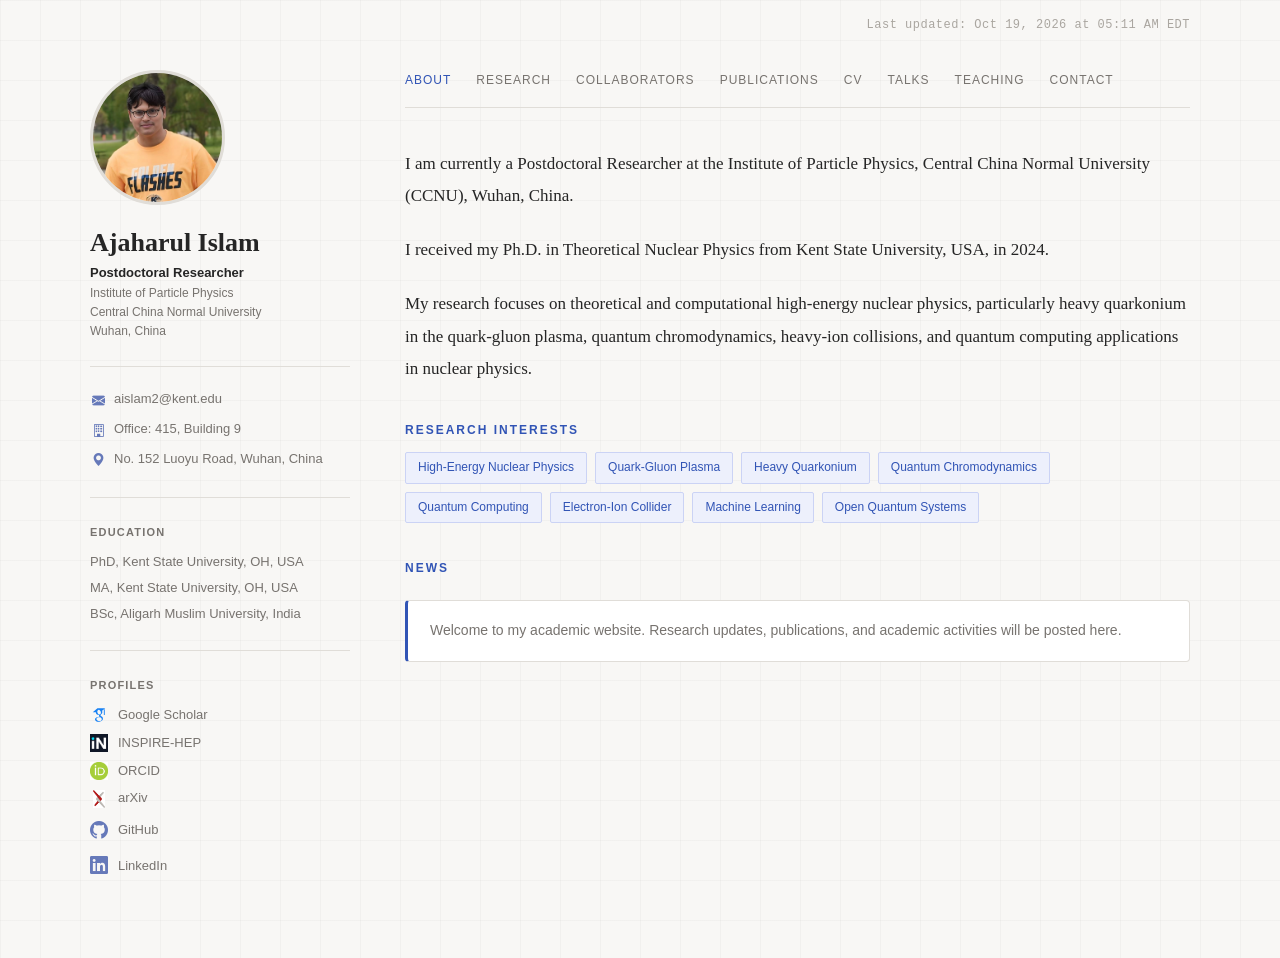
==== commit c0bc4bd0: "Remove duplicate Research link and add Collaborators link" ====
--- a/index.html
+++ b/index.html
@@ -231,7 +231,7 @@
             <nav>
                 <a href="#about" class="active">About</a>
                 <a href="#research">Research</a>
-                <a href="#research">Research</a>
+                <a href="#collaborators">Collaborators</a>
                 <a href="#publications">Publications</a>
                 <a href="#cv">CV</a>
                 <a href="#talks">Talks</a>
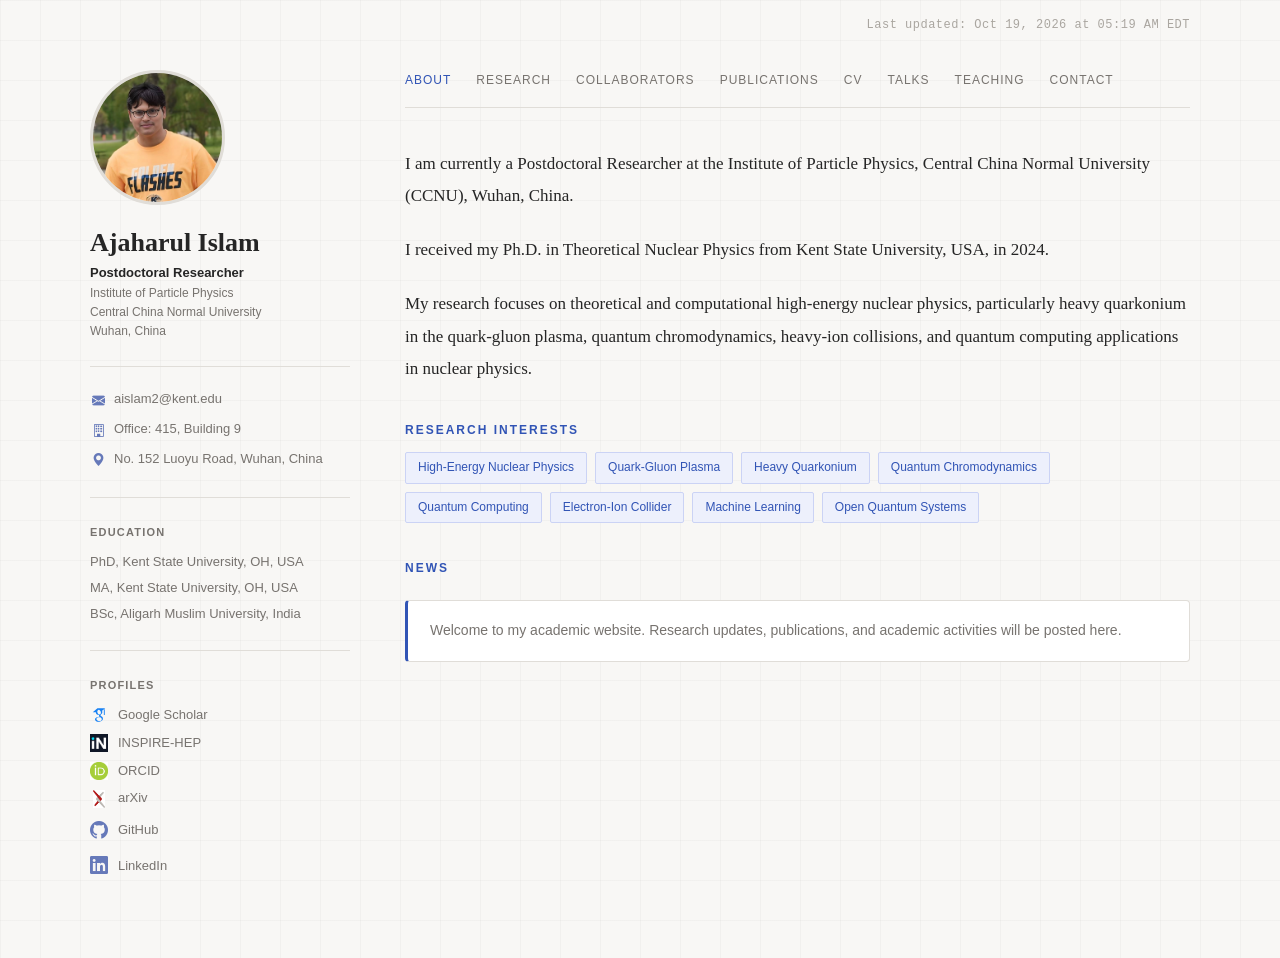
==== commit 9e7aeae0: "Update meta description for clarity" ====
--- a/index.html
+++ b/index.html
@@ -14,7 +14,7 @@
     <title>Ajaharul Islam | High-Energy Nuclear Physics</title>
 
     <meta name="description"
-          content="Academic website of Ajaharul Islam, Ph.D., theoretical nuclear physicist.">
+          content="Official academic website of Ajaharul Islam, Ph.D., a theoretical nuclear physicist.">
 
     <link rel="stylesheet" href="style.css">
 
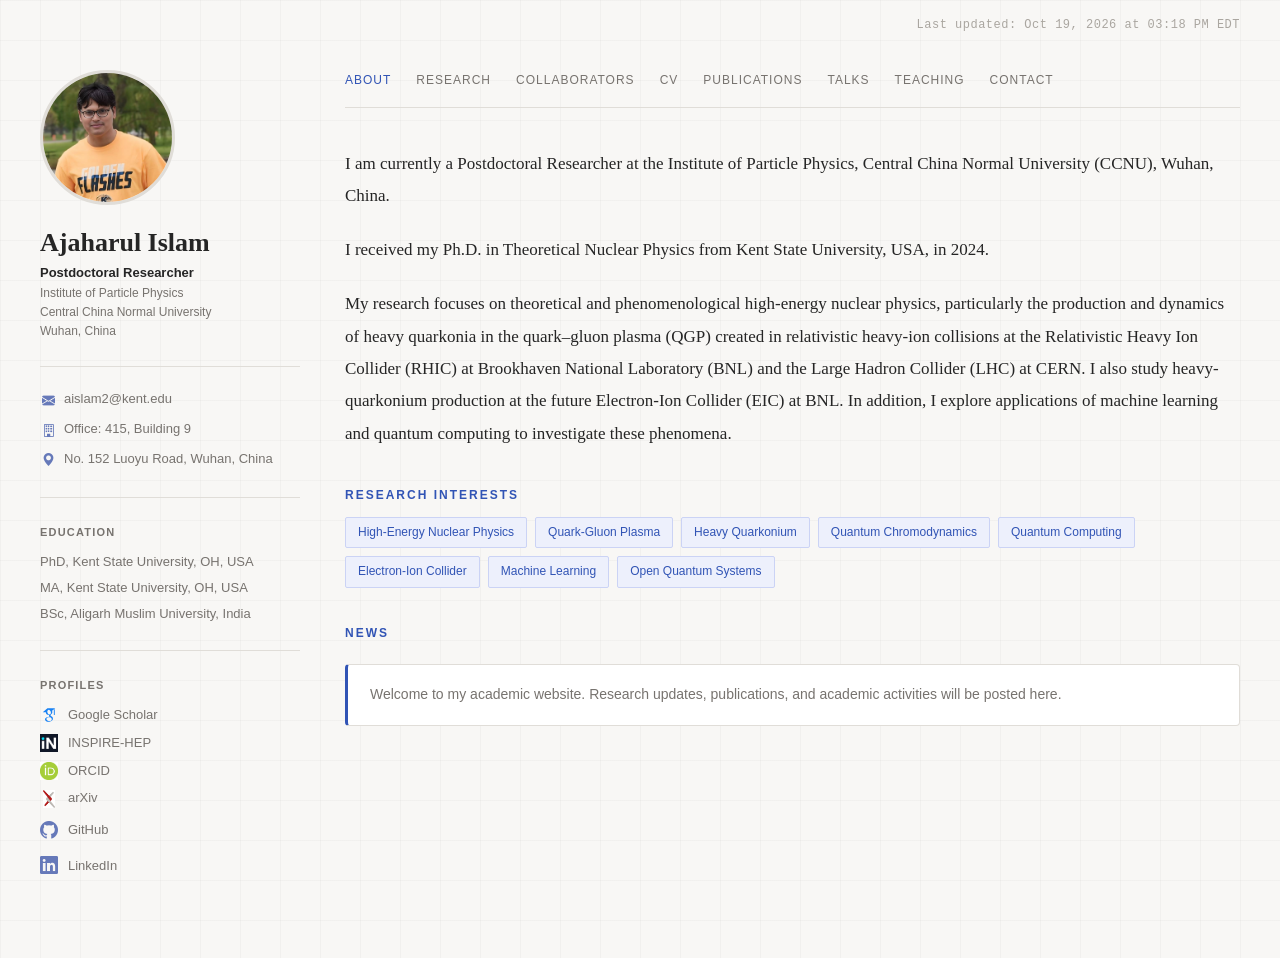
==== commit 9506487d: "Reorder navigation links in index.html" ====
--- a/index.html
+++ b/index.html
@@ -232,8 +232,8 @@
                 <a href="#about" class="active">About</a>
                 <a href="#research">Research</a>
                 <a href="#collaborators">Collaborators</a>
+                <a href="#cv">CV</a>
                 <a href="#publications">Publications</a>
-                <a href="#cv">CV</a>
                 <a href="#talks">Talks</a>
                 <a href="#teaching">Teaching</a>
                 <a href="#contact">Contact</a>
--- a/style.css
+++ b/style.css
@@ -54,13 +54,13 @@
    ============================================================ */
 
 .container {
-    max-width: 1150px;
+    max-width: 1250px;
     margin: 70px auto;
     padding: 0 25px;
 
     display: grid;
     grid-template-columns: 260px minmax(0, 1fr);
-    gap: 55px;
+    gap: 45px;
 }
 
 /* ============================================================
@@ -71,6 +71,12 @@
     font-family: Arial, sans-serif;
     font-size: 13px;
     line-height: 1.6;
+    position: sticky;
+    top: 22px;
+    align-self: start;
+    max-height: calc(100vh - 44px);
+    overflow-y: auto;
+    scrollbar-width: thin;
 }
 
 /* Profile photograph */
@@ -340,7 +346,7 @@
 .last-updated {
     position: absolute;
     top: 15px;
-    right: max(25px, calc((100% - 1150px) / 2 + 25px));
+    right: max(25px, calc((100% - 1250px) / 2 + 25px));
     font-family: monospace;
     font-size: 12px;
     letter-spacing: 0.5px;
@@ -348,8 +354,187 @@
     text-align: right;
 }
 
-/* ============================================================
-   13. RESPONSIVE DESIGN
+
+/* ============================================================
+   13. RESEARCH PAGE — OVERVIEW AND SECTION HEADINGS
+   ============================================================ */
+
+.research-page {
+    min-width: 0;
+    width: 100%;
+}
+
+.research-overview {
+    margin-bottom: 45px;
+}
+
+.research-overview h2 {
+    margin: 0 0 18px;
+    font-size: 23px;
+    line-height: 1.35;
+}
+
+.research-page p {
+    font-size: 15px;
+    line-height: 1.8;
+    margin: 0 0 16px;
+}
+
+.research-item {
+    padding: 30px 0 36px;
+    border-top: 1px solid var(--border);
+}
+
+.research-item h3 {
+    font-family: Georgia, "Times New Roman", serif;
+    font-size: 20px;
+    line-height: 1.4;
+    margin: 0 0 22px;
+}
+
+.research-number {
+    font-family: Arial, sans-serif;
+    color: var(--primary);
+    font-size: 12px;
+    font-weight: 700;
+    letter-spacing: 1.2px;
+    margin-right: 10px;
+}
+
+/* ============================================================
+   14. RESEARCH PAGE — FIGURE / TEXT / FIGURE LAYOUT
+   ============================================================ */
+
+.research-three-column {
+    display: grid;
+    grid-template-columns: minmax(0, 0.9fr) minmax(0, 1.2fr) minmax(0, 0.9fr);
+    gap: 18px;
+    align-items: start;
+}
+
+.research-three-column > * {
+    min-width: 0;
+}
+
+.research-figure,
+.research-overview-figure,
+.research-bottom-figure {
+    margin: 0;
+    min-width: 0;
+}
+
+.research-figure img,
+.research-overview-figure img,
+.research-bottom-figure img {
+    display: block;
+    width: 100%;
+    height: auto;
+    object-fit: contain;
+    background: #fff;
+    border: 1px solid var(--border);
+    border-radius: 3px;
+}
+
+.research-figure figcaption,
+.research-overview-figure figcaption,
+.research-bottom-figure figcaption {
+    margin-top: 9px;
+    font-family: Arial, sans-serif;
+    font-size: 11px;
+    line-height: 1.55;
+    color: var(--muted);
+    overflow-wrap: anywhere;
+}
+
+.research-figure-source a {
+    color: var(--primary);
+    text-decoration: none;
+}
+
+.research-figure-source a:hover {
+    text-decoration: underline;
+}
+
+.research-description p {
+    margin-top: 0;
+    font-size: 14px;
+    line-height: 1.8;
+}
+
+.research-keywords {
+    display: flex;
+    flex-wrap: wrap;
+    gap: 6px;
+    margin-top: 14px;
+}
+
+.research-keywords span {
+    display: inline-block;
+    font-family: Arial, sans-serif;
+    font-size: 10px;
+    line-height: 1.5;
+    color: var(--primary);
+    background: #edf0fc;
+    border: 1px solid #cbd3f5;
+    border-radius: 2px;
+    padding: 3px 7px;
+}
+
+/* Overview: one large image below the introductory paragraphs. */
+.research-overview-figure {
+    max-width: 650px;
+    margin: 24px auto 0;
+}
+
+/* Section 02: one image below the text. */
+.research-bottom-figure {
+    max-width: 650px;
+    margin: 22px auto 0;
+}
+
+/* ============================================================
+   15. RESEARCH PAGE — RESPONSIVE BREAKPOINTS
+   ============================================================ */
+
+@media (max-width: 1150px) {
+    .research-three-column {
+        grid-template-columns: repeat(2, minmax(0, 1fr));
+        gap: 20px;
+    }
+
+    .research-three-column .research-description {
+        grid-column: 1 / -1;
+        grid-row: 1;
+    }
+}
+
+@media (max-width: 650px) {
+    .research-three-column {
+        grid-template-columns: 1fr;
+        gap: 18px;
+    }
+
+    .research-three-column .research-description {
+        grid-column: auto;
+        grid-row: auto;
+    }
+
+    .research-overview h2 {
+        font-size: 21px;
+    }
+
+    .research-item h3 {
+        font-size: 18px;
+    }
+
+    .research-page p,
+    .research-description p {
+        font-size: 15px;
+    }
+}
+
+/* ============================================================
+   16. RESPONSIVE DESIGN
    ============================================================ */
 
 /* Tablets and smaller screens */
@@ -361,6 +546,9 @@
     }
 
     .sidebar {
+        position: static;
+        max-height: none;
+        overflow-y: visible;
         text-align: center;
     }
 
